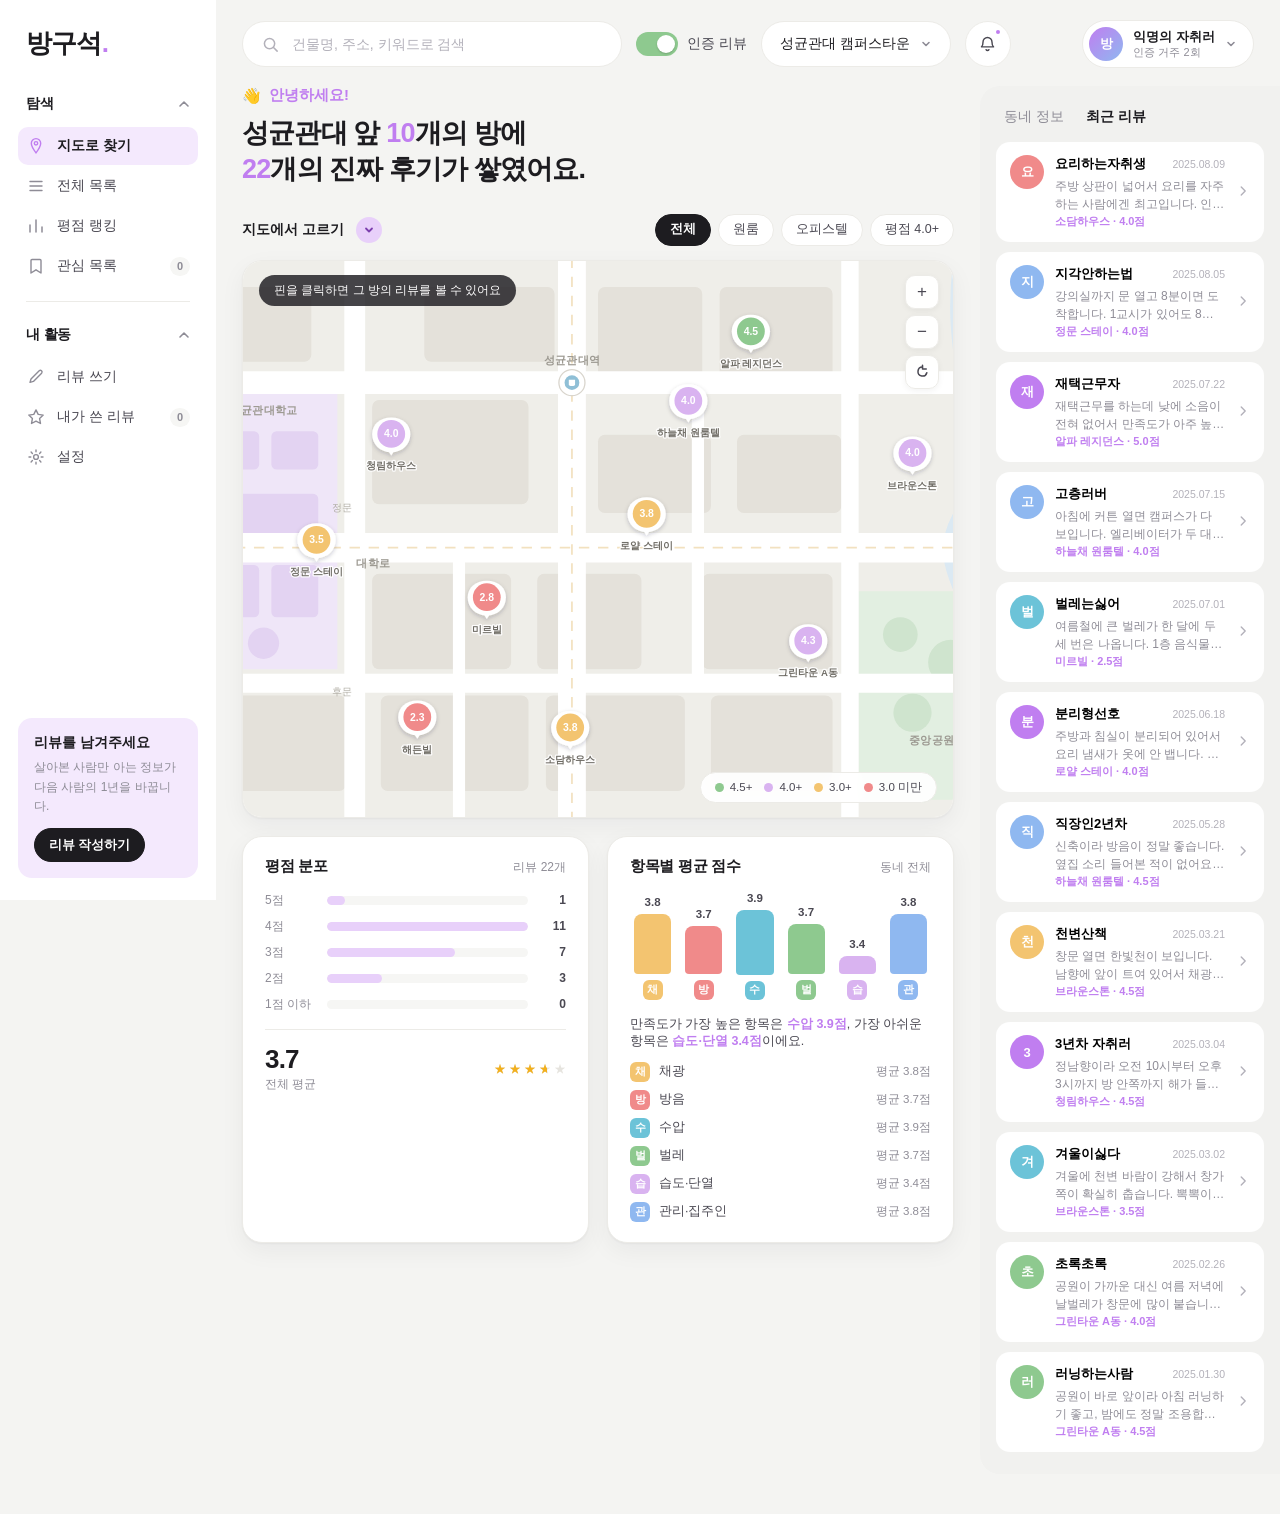
==== index.html @ 1cdb3d4f "방구석 원룸 리뷰 서비스 초기 구현 지도 첫 화면에서 원룸 핀을 클릭해 이전 거주자의 리뷰를 확인하는 서비스.  - SVG로 직접 그린 캠퍼스타운 지도 (외부 지도 API 불필요)" ====
<!DOCTYPE html>
<html lang="ko">
<head>
<meta charset="UTF-8" />
<meta name="viewport" content="width=device-width, initial-scale=1" />
<title>방구석 — 살아본 사람만 아는 원룸 리뷰</title>
<link rel="stylesheet" href="styles.css" />
</head>
<body>

<div class="app">

  <!-- ============================= 사이드바 ============================= -->
  <aside class="sidebar">
    <button class="brand" data-home aria-label="방구석 홈으로 이동">방구석<span class="brand-dot">.</span></button>

    <nav class="nav">
      <button class="nav-group" data-group="explore">
        <span>탐색</span>
        <svg class="caret" viewBox="0 0 12 12" aria-hidden="true"><path d="M2 8 L6 4 L10 8" fill="none" stroke="currentColor" stroke-width="1.6" stroke-linecap="round" stroke-linejoin="round"/></svg>
      </button>
      <ul class="nav-list" data-list="explore">
        <li><button class="nav-item is-active" data-nav="map">
          <span class="nav-ic">
            <svg viewBox="0 0 20 20" aria-hidden="true"><path d="M10 2.6c-2.6 0-4.7 2.1-4.7 4.7 0 3.4 4.7 9.6 4.7 9.6s4.7-6.2 4.7-9.6c0-2.6-2.1-4.7-4.7-4.7Z" fill="none" stroke="currentColor" stroke-width="1.4"/><circle cx="10" cy="7.3" r="1.7" fill="none" stroke="currentColor" stroke-width="1.4"/></svg>
          </span>지도로 찾기</button></li>
        <li><button class="nav-item" data-nav="list">
          <span class="nav-ic">
            <svg viewBox="0 0 20 20" aria-hidden="true"><path d="M4 5.5h12M4 10h12M4 14.5h12" fill="none" stroke="currentColor" stroke-width="1.4" stroke-linecap="round"/></svg>
          </span>전체 목록</button></li>
        <li><button class="nav-item" data-nav="ranking">
          <span class="nav-ic">
            <svg viewBox="0 0 20 20" aria-hidden="true"><path d="M4 16V9m6 7V4m6 12v-5" fill="none" stroke="currentColor" stroke-width="1.5" stroke-linecap="round"/></svg>
          </span>평점 랭킹</button></li>
        <li><button class="nav-item" data-nav="saved">
          <span class="nav-ic">
            <svg viewBox="0 0 20 20" aria-hidden="true"><path d="M6 3.5h8a1 1 0 0 1 1 1V17l-5-3.2L5 17V4.5a1 1 0 0 1 1-1Z" fill="none" stroke="currentColor" stroke-width="1.4" stroke-linejoin="round"/></svg>
          </span>관심 목록<span class="nav-badge" id="savedBadge">0</span></button></li>
      </ul>

      <div class="nav-sep"></div>

      <button class="nav-group" data-group="mine">
        <span>내 활동</span>
        <svg class="caret" viewBox="0 0 12 12" aria-hidden="true"><path d="M2 8 L6 4 L10 8" fill="none" stroke="currentColor" stroke-width="1.6" stroke-linecap="round" stroke-linejoin="round"/></svg>
      </button>
      <ul class="nav-list" data-list="mine">
        <li><button class="nav-item" data-nav="write">
          <span class="nav-ic">
            <svg viewBox="0 0 20 20" aria-hidden="true"><path d="M13.2 3.8a1.7 1.7 0 0 1 2.4 2.4L7.4 14.4 4 15.4l1-3.4 8.2-8.2Z" fill="none" stroke="currentColor" stroke-width="1.4" stroke-linejoin="round"/></svg>
          </span>리뷰 쓰기</button></li>
        <li><button class="nav-item" data-nav="myreviews">
          <span class="nav-ic">
            <svg viewBox="0 0 20 20" aria-hidden="true"><path d="M10 2.9l2.2 4.5 5 .7-3.6 3.5.9 4.9L10 14.2l-4.5 2.3.9-4.9L2.8 8.1l5-.7L10 2.9Z" fill="none" stroke="currentColor" stroke-width="1.4" stroke-linejoin="round"/></svg>
          </span>내가 쓴 리뷰<span class="nav-badge" id="mineBadge">0</span></button></li>
        <li><button class="nav-item" data-nav="settings">
          <span class="nav-ic">
            <svg viewBox="0 0 20 20" aria-hidden="true"><circle cx="10" cy="10" r="2.4" fill="none" stroke="currentColor" stroke-width="1.4"/><path d="M10 3v1.8M10 15.2V17M17 10h-1.8M4.8 10H3M14.9 5.1l-1.3 1.3M6.4 13.6l-1.3 1.3M14.9 14.9l-1.3-1.3M6.4 6.4 5.1 5.1" fill="none" stroke="currentColor" stroke-width="1.4" stroke-linecap="round"/></svg>
          </span>설정</button></li>
      </ul>
    </nav>

    <div class="side-card">
      <div class="side-card-title">리뷰를 남겨주세요</div>
      <p>살아본 사람만 아는 정보가<br />다음 사람의 1년을 바꿉니다.</p>
      <button class="btn btn-primary btn-sm" data-nav="write">리뷰 작성하기</button>
    </div>
  </aside>

  <!-- ============================= 본문 ============================= -->
  <main class="main">

    <!-- 상단바 -->
    <header class="topbar">
      <label class="search">
        <svg viewBox="0 0 20 20" aria-hidden="true"><circle cx="9" cy="9" r="5.4" fill="none" stroke="currentColor" stroke-width="1.6"/><path d="M13.2 13.2 17 17" stroke="currentColor" stroke-width="1.6" stroke-linecap="round"/></svg>
        <input id="searchInput" type="search" placeholder="건물명, 주소, 키워드로 검색" autocomplete="off" />
      </label>

      <div class="toggle-live">
        <button id="verifiedToggle" class="switch is-on" role="switch" aria-checked="true" aria-label="거주 인증 리뷰만 보기"><span></span></button>
        <span class="toggle-label">인증 리뷰</span>
      </div>

      <button class="pill-select" id="regionSelect">
        성균관대 캠퍼스타운
        <svg viewBox="0 0 12 12" aria-hidden="true"><path d="M3 4.5 6 7.5 9 4.5" fill="none" stroke="currentColor" stroke-width="1.6" stroke-linecap="round" stroke-linejoin="round"/></svg>
      </button>

      <button class="icon-btn" id="bellBtn" aria-label="알림">
        <svg viewBox="0 0 22 22" aria-hidden="true"><path d="M11 3.6a4.7 4.7 0 0 0-4.7 4.7c0 4-1.6 5.2-1.6 5.2h12.6s-1.6-1.2-1.6-5.2A4.7 4.7 0 0 0 11 3.6Z" fill="none" stroke="currentColor" stroke-width="1.5" stroke-linejoin="round"/><path d="M9.5 16.4a1.7 1.7 0 0 0 3 0" fill="none" stroke="currentColor" stroke-width="1.5" stroke-linecap="round"/></svg>
        <i class="dot"></i>
      </button>

      <div class="profile">
        <div class="avatar avatar-me">방</div>
        <div class="profile-txt">
          <strong>익명의 자취러</strong>
          <span>인증 거주 2회</span>
        </div>
        <svg class="caret" viewBox="0 0 12 12" aria-hidden="true"><path d="M3 4.5 6 7.5 9 4.5" fill="none" stroke="currentColor" stroke-width="1.6" stroke-linecap="round" stroke-linejoin="round"/></svg>
      </div>
    </header>

    <!-- 콘텐츠 + 우측 패널 -->
    <div class="content">

      <section class="col-main">

        <!-- ---------- 지도 화면 ---------- -->
        <div class="view" id="view-map">
          <div class="hello">👋 <span>안녕하세요!</span></div>
          <h1 class="headline">성균관대 앞 <em id="statRooms">10</em>개의 방에<br /><em id="statReviews">23</em>개의 진짜 후기가 쌓였어요.</h1>

          <div class="subrow">
            <span class="subrow-label">지도에서 고르기</span>
            <button class="round-caret" id="mapHelpBtn" aria-label="도움말">
              <svg viewBox="0 0 12 12" aria-hidden="true"><path d="M3 4.5 6 7.5 9 4.5" fill="none" stroke="currentColor" stroke-width="1.8" stroke-linecap="round" stroke-linejoin="round"/></svg>
            </button>
            <div class="chipset" id="filterChips">
              <button class="chip is-on" data-filter="all">전체</button>
              <button class="chip" data-filter="원룸">원룸</button>
              <button class="chip" data-filter="오피스텔">오피스텔</button>
              <button class="chip" data-filter="high">평점 4.0+</button>
            </div>
          </div>

          <!-- 지도 카드 -->
          <div class="card map-card">
            <div class="map-wrap" id="mapWrap">
              <svg id="map" viewBox="0 0 1000 640" preserveAspectRatio="xMidYMid slice" role="img" aria-label="성균관대 캠퍼스타운 원룸 지도">
                <defs>
                  <filter id="pinShadow" x="-60%" y="-60%" width="220%" height="220%">
                    <feDropShadow dx="0" dy="2" stdDeviation="2.6" flood-color="#2b2536" flood-opacity="0.22"/>
                  </filter>
                  <pattern id="hatch" width="8" height="8" patternTransform="rotate(45)" patternUnits="userSpaceOnUse">
                    <rect width="8" height="8" fill="#eceae6"/>
                    <line x1="0" y1="0" x2="0" y2="8" stroke="#e3e0da" stroke-width="3"/>
                  </pattern>
                </defs>

                <g id="world">
                  <!-- 지면 -->
                  <rect x="-800" y="-800" width="2600" height="2240" fill="#efeee9"/>

                  <!-- 블록(건물군) -->
                  <g fill="#e4e1da">
                    <rect x="30"  y="30"  width="140" height="86"  rx="8"/>
                    <rect x="300" y="30"  width="150" height="86"  rx="8"/>
                    <rect x="500" y="30"  width="120" height="120" rx="8"/>
                    <rect x="640" y="30"  width="130" height="120" rx="8"/>
                    <rect x="240" y="160" width="180" height="120" rx="8"/>
                    <rect x="500" y="200" width="130" height="90"  rx="8"/>
                    <rect x="660" y="200" width="120" height="90"  rx="8"/>
                    <rect x="240" y="360" width="160" height="110" rx="8"/>
                    <rect x="430" y="360" width="120" height="110" rx="8"/>
                    <rect x="620" y="360" width="150" height="110" rx="8"/>
                    <rect x="60"  y="500" width="150" height="110" rx="8"/>
                    <rect x="250" y="500" width="170" height="110" rx="8"/>
                    <rect x="440" y="500" width="160" height="110" rx="8"/>
                    <rect x="630" y="500" width="140" height="110" rx="8"/>
                  </g>

                  <!-- 캠퍼스 -->
                  <path d="M30 150 H200 V470 H30 Z" fill="#efe6f8"/>
                  <g fill="#e3d3f2">
                    <rect x="52"  y="196" width="58" height="44" rx="6"/>
                    <rect x="124" y="196" width="54" height="44" rx="6"/>
                    <rect x="52"  y="268" width="126" height="52" rx="6"/>
                    <rect x="52"  y="350" width="58" height="60" rx="6"/>
                    <rect x="124" y="350" width="54" height="60" rx="6"/>
                  </g>
                  <circle cx="115" cy="440" r="18" fill="#e3d3f2"/>

                  <!-- 공원 -->
                  <path d="M800 380 H980 V620 H800 Z" fill="#e2efe1"/>
                  <g fill="#cfe4ce">
                    <circle cx="848" cy="430" r="20"/><circle cx="906" cy="462" r="26"/>
                    <circle cx="950" cy="418" r="16"/><circle cx="862" cy="520" r="22"/>
                    <circle cx="928" cy="560" r="19"/>
                  </g>

                  <!-- 하천 -->
                  <path d="M940 -40 C 900 120, 980 190, 930 300 C 900 350, 950 380, 940 420"
                        fill="none" stroke="#dbe9f3" stroke-width="46" stroke-linecap="round"/>

                  <!-- 도로 -->
                  <g stroke="#ffffff" fill="none" stroke-linecap="round">
                    <path d="M-600 140 H1600" stroke-width="26"/>
                    <path d="M-600 330 H1600" stroke-width="34"/>
                    <path d="M-600 486 H1600" stroke-width="22"/>
                    <path d="M220 -400 V1100" stroke-width="24"/>
                    <path d="M470 -400 V1100" stroke-width="32"/>
                    <path d="M790 -400 V1100" stroke-width="20"/>
                    <path d="M615 140 V486" stroke-width="14"/>
                    <path d="M340 330 V700" stroke-width="14"/>
                  </g>
                  <g stroke="#e8c98c" fill="none" stroke-width="2" stroke-dasharray="12 10" opacity=".55">
                    <path d="M-600 330 H1600"/><path d="M470 -400 V1100"/>
                  </g>

                  <!-- 지하철역 -->
                  <g id="station" transform="translate(470,140)">
                    <circle r="15" fill="#ffffff" stroke="#d9d5cd" stroke-width="1.5"/>
                    <circle r="8.5" fill="#8fbfd6"/>
                    <path d="M-3.6 -3.4h7.2v5.2a2 2 0 0 1-2 2h-3.2a2 2 0 0 1-2-2Z" fill="#fff"/>
                  </g>

                  <!-- 라벨 -->
                  <g class="map-label">
                    <text x="115" y="176" text-anchor="middle">성균관대학교</text>
                    <text x="222" y="352" text-anchor="start">대학로</text>
                    <text x="884" y="556" text-anchor="middle">중앙공원</text>
                    <text x="946" y="250" text-anchor="middle" transform="rotate(-90 946 250)">한빛천</text>
                    <text x="470" y="118" text-anchor="middle">성균관대역</text>
                    <text x="205" y="288" text-anchor="middle" class="map-label-sm">정문</text>
                    <text x="205" y="500" text-anchor="middle" class="map-label-sm">후문</text>
                  </g>

                  <!-- 핀 -->
                  <g id="pins"></g>
                </g>
              </svg>

              <div class="map-tools">
                <button class="map-btn" id="zoomIn" aria-label="확대">+</button>
                <button class="map-btn" id="zoomOut" aria-label="축소">−</button>
                <button class="map-btn" id="zoomReset" aria-label="처음 위치로">
                  <svg viewBox="0 0 16 16" aria-hidden="true"><path d="M8 3.2a4.8 4.8 0 1 0 4.6 6.1" fill="none" stroke="currentColor" stroke-width="1.6" stroke-linecap="round"/><path d="M8 1.2v4h4" fill="none" stroke="currentColor" stroke-width="1.6" stroke-linecap="round" stroke-linejoin="round"/></svg>
                </button>
              </div>

              <div class="map-legend">
                <span><i style="background:#8ec98f"></i>4.5+</span>
                <span><i style="background:#d9b3f0"></i>4.0+</span>
                <span><i style="background:#f3c470"></i>3.0+</span>
                <span><i style="background:#f08a8a"></i>3.0 미만</span>
              </div>

              <div class="map-hint" id="mapHint">핀을 클릭하면 그 방의 리뷰를 볼 수 있어요</div>
              <div class="map-tip" id="mapTip" hidden></div>
            </div>
          </div>

          <!-- 하단 카드 2개 -->
          <div class="grid-2">
            <div class="card">
              <div class="card-head"><h3>평점 분포</h3><span class="card-sub" id="distTotal">리뷰 23개</span></div>
              <div class="dist" id="distChart"></div>
              <div class="dist-foot">
                <div><div class="dist-avg" id="distAvg">3.8</div><span>전체 평균</span></div>
                <div class="dist-stars" id="distStars"></div>
              </div>
            </div>

            <div class="card">
              <div class="card-head"><h3>항목별 평균 점수</h3><span class="card-sub">동네 전체</span></div>
              <div class="kw-chart" id="kwChart"></div>
              <p class="kw-total" id="kwTop"></p>
              <ul class="kw-legend" id="kwLegend"></ul>
            </div>
          </div>
        </div>

        <!-- ---------- 상세 화면 ---------- -->
        <div class="view" id="view-detail" hidden></div>

        <!-- ---------- 목록/랭킹 화면 ---------- -->
        <div class="view" id="view-list" hidden></div>

      </section>

      <!-- 우측 패널 -->
      <aside class="col-side">
        <div class="panel">
          <div class="panel-tabs">
            <button class="ptab" data-ptab="stats">동네 정보</button>
            <button class="ptab is-on" data-ptab="reviews">최근 리뷰</button>
          </div>
          <div class="panel-body" id="panelBody"></div>
        </div>
      </aside>

    </div>
  </main>
</div>

<div class="toast" id="toast" hidden></div>

<script src="data.js"></script>
<script src="app.js"></script>
</body>
</html>
---- styles.css ----
/* ==================================================================
   방구석 — Payd 디자인 시스템 기반 스타일
   ================================================================== */

:root {
  /* 표면 */
  --bg:            #f4f4f2;
  --surface:       #ffffff;
  --surface-mute:  #f6f6f4;
  --panel:         #f1f1ef;
  --line:          #ecebe7;
  --line-strong:   #e2e0da;

  /* 텍스트 */
  --ink:           #1d1c20;
  --ink-2:         #4a4852;
  --ink-3:         #8e8c96;
  --ink-4:         #b3b1ba;

  /* 액센트(파스텔) */
  --violet:        #c07ef0;
  --violet-soft:   #e8d0fa;
  --violet-tint:   #f4e9fd;
  --green:         #8ec98f;
  --green-soft:    #cfe7cf;
  --amber:         #f3c470;
  --coral:         #f08a8a;
  --teal:          #6cc3d8;

  /* 별점 */
  --star:          #f2b01e;
  --star-off:      #e6e4df;

  --radius-lg:     20px;
  --radius-md:     14px;
  --radius-sm:     10px;
  --shadow-card:   0 1px 2px rgba(29,28,32,.04), 0 8px 24px rgba(29,28,32,.05);
  --shadow-pop:    0 12px 32px rgba(29,28,32,.14);

  --font: "Pretendard", "Pretendard Variable", -apple-system, BlinkMacSystemFont,
          "Segoe UI", "Malgun Gothic", "Apple SD Gothic Neo", "Noto Sans KR", sans-serif;
}

* { box-sizing: border-box; }

html, body {
  margin: 0;
  height: 100%;
  background: var(--bg);
  color: var(--ink);
  font-family: var(--font);
  font-size: 14px;
  -webkit-font-smoothing: antialiased;
}

button { font-family: inherit; cursor: pointer; }
input, textarea, select { font-family: inherit; }
h1, h2, h3, h4, p, ul, ol { margin: 0; }
ul, ol { padding: 0; list-style: none; }

::-webkit-scrollbar { width: 8px; height: 8px; }
::-webkit-scrollbar-thumb { background: #dcdad4; border-radius: 8px; }
::-webkit-scrollbar-track { background: transparent; }

.app { display: flex; min-height: 100vh; }

/* ============================ 사이드바 ============================ */
.sidebar {
  width: 216px;
  flex: 0 0 216px;
  background: var(--surface);
  padding: 26px 18px 22px;
  display: flex;
  flex-direction: column;
  position: sticky;
  top: 0;
  height: 100vh;
  overflow-y: auto;
}

.brand {
  display: block;
  width: 100%;
  border: 0;
  background: none;
  text-align: left;
  font-size: 26px;
  font-weight: 800;
  letter-spacing: -.03em;
  color: var(--ink);
  padding: 0 8px 26px;
  transition: opacity .15s ease;
}
.brand:hover { opacity: .62; }
.brand:focus-visible { outline: 2px solid var(--violet-soft); outline-offset: 4px; border-radius: 8px; }
.brand-dot { color: var(--violet); }

.nav-group {
  width: 100%;
  display: flex;
  align-items: center;
  justify-content: space-between;
  background: none;
  border: 0;
  padding: 8px;
  font-size: 14px;
  font-weight: 700;
  color: var(--ink);
  letter-spacing: -.01em;
}
.nav-group .caret {
  width: 12px; height: 12px;
  color: var(--ink-3);
  transition: transform .18s ease;
}
.nav-group.is-collapsed .caret { transform: rotate(180deg); }

.nav-list {
  display: grid;
  gap: 2px;
  margin: 6px 0 4px;
  overflow: hidden;
}
.nav-list.is-hidden { display: none; }

.nav-item {
  width: 100%;
  display: flex;
  align-items: center;
  gap: 11px;
  padding: 9px 8px;
  border: 0;
  border-radius: var(--radius-sm);
  background: none;
  color: var(--ink-2);
  font-size: 13.5px;
  text-align: left;
  transition: background .15s ease, color .15s ease;
}
.nav-item:hover { background: var(--surface-mute); color: var(--ink); }
.nav-item.is-active { color: var(--ink); font-weight: 600; background: var(--violet-tint); }
.nav-item.is-active .nav-ic { color: var(--violet); }
.nav-ic { display: grid; place-items: center; width: 20px; height: 20px; color: var(--ink-3); flex: 0 0 20px; }
.nav-ic svg { width: 20px; height: 20px; }

.nav-badge {
  margin-left: auto;
  min-width: 20px;
  height: 19px;
  padding: 0 6px;
  border-radius: 20px;
  background: var(--surface-mute);
  color: var(--ink-3);
  font-size: 11px;
  font-weight: 700;
  display: grid;
  place-items: center;
}
.nav-item.is-active .nav-badge { background: #fff; color: var(--violet); }

.nav-sep { height: 1px; background: var(--line); margin: 16px 8px; }

.side-card {
  margin-top: auto;
  background: var(--violet-tint);
  border-radius: var(--radius-md);
  padding: 16px;
}
.side-card-title { font-weight: 700; font-size: 13.5px; margin-bottom: 6px; }
.side-card p { color: var(--ink-3); font-size: 12px; line-height: 1.6; margin-bottom: 12px; }

/* ============================ 상단바 ============================ */
.main { flex: 1; min-width: 0; display: flex; flex-direction: column; }

.topbar {
  display: flex;
  align-items: center;
  gap: 14px;
  padding: 20px 26px 6px;
}

.search {
  flex: 1;
  max-width: 380px;
  display: flex;
  align-items: center;
  gap: 10px;
  background: var(--surface);
  border: 1px solid var(--line);
  border-radius: 999px;
  padding: 0 18px;
  height: 46px;
  color: var(--ink-4);
  transition: border-color .15s ease, box-shadow .15s ease;
}
.search:focus-within { border-color: var(--violet-soft); box-shadow: 0 0 0 4px var(--violet-tint); }
.search svg { width: 19px; height: 19px; flex: 0 0 19px; }
.search input {
  flex: 1; border: 0; outline: none; background: none;
  font-size: 14px; color: var(--ink);
}
.search input::placeholder { color: var(--ink-4); }
.search input::-webkit-search-cancel-button { -webkit-appearance: none; }

.toggle-live { display: flex; align-items: center; gap: 9px; }
.toggle-label { font-size: 13.5px; color: var(--ink-2); }
.switch {
  width: 42px; height: 24px; border-radius: 999px;
  background: #dedcd6; border: 0; padding: 3px;
  display: flex; transition: background .18s ease;
}
.switch span {
  width: 18px; height: 18px; border-radius: 50%; background: #fff;
  transition: transform .18s ease;
  box-shadow: 0 1px 2px rgba(0,0,0,.18);
}
.switch.is-on { background: var(--green); }
.switch.is-on span { transform: translateX(18px); }

.pill-select {
  display: flex; align-items: center; gap: 10px;
  height: 46px; padding: 0 18px;
  background: var(--surface);
  border: 1px solid var(--line);
  border-radius: 999px;
  font-size: 13.5px; font-weight: 500; color: var(--ink);
}
.pill-select svg { width: 12px; height: 12px; color: var(--ink-3); }
.pill-select:hover { border-color: var(--line-strong); }

.icon-btn {
  position: relative;
  width: 46px; height: 46px;
  display: grid; place-items: center;
  background: var(--surface);
  border: 1px solid var(--line);
  border-radius: 50%;
  color: var(--ink-2);
}
.icon-btn svg { width: 21px; height: 21px; }
.icon-btn .dot {
  position: absolute; top: 6px; right: 8px;
  width: 8px; height: 8px; border-radius: 50%;
  background: var(--violet);
  border: 2px solid var(--surface);
}

.profile {
  display: flex; align-items: center; gap: 10px;
  background: var(--surface);
  border: 1px solid var(--line);
  border-radius: 999px;
  padding: 6px 16px 6px 6px;
  margin-left: auto;
}
.profile .caret { width: 12px; height: 12px; color: var(--ink-3); }
.profile-txt { display: grid; line-height: 1.35; }
.profile-txt strong { font-size: 13px; font-weight: 600; }
.profile-txt span { font-size: 11px; color: var(--ink-3); }

.avatar {
  width: 34px; height: 34px; border-radius: 50%;
  display: grid; place-items: center;
  font-size: 13px; font-weight: 700; color: #fff;
  flex: 0 0 34px;
}
.avatar-me { background: linear-gradient(135deg, #c07ef0, #8fb8f0); }

/* ============================ 레이아웃 ============================ */
.content { display: flex; gap: 0; align-items: flex-start; padding: 0 0 40px 0; }
.col-main { flex: 1; min-width: 0; padding: 12px 26px 0; }
.col-side { width: 300px; flex: 0 0 300px; padding: 12px 0 0; }

.hello {
  display: flex; align-items: center; gap: 8px;
  font-size: 15px; font-weight: 700; color: var(--violet);
  margin-bottom: 10px;
}
.headline {
  font-size: 27px; font-weight: 700; letter-spacing: -.03em;
  line-height: 1.35; color: var(--ink);
}
.headline em { font-style: normal; color: var(--violet); }

.subrow { display: flex; align-items: center; gap: 12px; margin: 26px 0 14px; }
.subrow-label { font-size: 14px; font-weight: 600; }
.round-caret {
  width: 26px; height: 26px; border-radius: 50%;
  background: var(--violet-soft); border: 0;
  display: grid; place-items: center; color: #7c3fae;
}
.round-caret svg { width: 12px; height: 12px; }

.chipset { display: flex; gap: 7px; margin-left: auto; flex-wrap: wrap; }
.chip {
  height: 32px; padding: 0 14px;
  border-radius: 999px;
  border: 1px solid var(--line);
  background: var(--surface);
  font-size: 12.5px; color: var(--ink-2);
  transition: all .15s ease;
}
.chip:hover { border-color: var(--line-strong); }
.chip.is-on { background: var(--ink); border-color: var(--ink); color: #fff; font-weight: 600; }

/* ============================ 카드 ============================ */
.card {
  background: var(--surface);
  border: 1px solid var(--line);
  border-radius: var(--radius-lg);
  box-shadow: var(--shadow-card);
  padding: 20px 22px;
}
.card-head { display: flex; align-items: baseline; justify-content: space-between; margin-bottom: 16px; }
.card-head h3 { font-size: 15px; font-weight: 700; letter-spacing: -.02em; }
.card-sub { font-size: 12px; color: var(--ink-3); }

.map-card { padding: 0; overflow: hidden; }
.grid-2 { display: grid; grid-template-columns: 1fr 1fr; gap: 18px; margin-top: 18px; }

/* ============================ 지도 ============================ */
/* viewBox(1000×640)를 slice로 채우므로, 세로 잘림이 최소가 되는 높이로 맞춥니다. */
.map-wrap { position: relative; height: 556px; background: #efeee9; }
#map { width: 100%; height: 100%; display: block; cursor: grab; touch-action: none; }
#map.is-panning { cursor: grabbing; }

.map-label text, text.map-label { pointer-events: none; }
.map-label text {
  font-family: var(--font);
  font-size: 13px;
  font-weight: 600;
  fill: #9d9a92;
  letter-spacing: .02em;
}
.map-label text.map-label-sm { font-size: 11px; fill: #b0ada4; font-weight: 500; }

.pin { cursor: pointer; }
.pin-body { filter: url(#pinShadow); transition: transform .16s ease; }
.pin:hover .pin-body { transform: translateY(-3px); }
.pin-label {
  font-family: var(--font);
  font-size: 12px; font-weight: 800;
  fill: #fff; text-anchor: middle; pointer-events: none;
}
.pin-name {
  font-family: var(--font);
  font-size: 11px; font-weight: 600;
  fill: #6f6c65; text-anchor: middle; pointer-events: none;
  paint-order: stroke;
  stroke: rgba(255,255,255,.9); stroke-width: 3px; stroke-linejoin: round;
}
.pin.is-dim { opacity: .28; }
.pin.is-dim .pin-name { display: none; }
.pin.is-active .pin-body { transform: translateY(-3px) scale(1.06); }

.map-tools {
  position: absolute; right: 14px; top: 14px;
  display: grid; gap: 6px;
}
.map-btn {
  width: 34px; height: 34px;
  border-radius: 10px;
  border: 1px solid var(--line);
  background: rgba(255,255,255,.95);
  backdrop-filter: blur(6px);
  color: var(--ink-2);
  font-size: 17px; line-height: 1;
  display: grid; place-items: center;
  box-shadow: 0 2px 6px rgba(0,0,0,.05);
}
.map-btn:hover { background: #fff; color: var(--ink); }
.map-btn svg { width: 15px; height: 15px; }

.map-legend {
  position: absolute; right: 16px; bottom: 14px;
  display: flex; gap: 12px;
  background: rgba(255,255,255,.92);
  backdrop-filter: blur(6px);
  border: 1px solid var(--line);
  border-radius: 999px;
  padding: 7px 14px;
  font-size: 11.5px; color: var(--ink-2);
}
.map-legend span { display: flex; align-items: center; gap: 6px; }
.map-legend i { width: 9px; height: 9px; border-radius: 50%; }

.map-hint {
  position: absolute; left: 16px; top: 14px;
  background: rgba(29,28,32,.82);
  color: #fff;
  border-radius: 999px;
  padding: 7px 15px;
  font-size: 12px;
  transition: opacity .35s ease;
}
.map-hint.is-gone { opacity: 0; pointer-events: none; }

.map-tip {
  position: absolute;
  background: var(--surface);
  border: 1px solid var(--line);
  border-radius: var(--radius-md);
  box-shadow: var(--shadow-pop);
  padding: 12px 14px;
  width: 218px;
  pointer-events: none;
  transform: translate(-50%, -100%);
  z-index: 5;
}
.map-tip h4 { font-size: 13.5px; font-weight: 700; margin-bottom: 4px; }
.map-tip .tip-meta { font-size: 11.5px; color: var(--ink-3); margin-bottom: 8px; }
.map-tip .tip-row { display: flex; align-items: center; gap: 7px; }
.map-tip .tip-score { font-size: 15px; font-weight: 800; }
.map-tip .tip-cnt { font-size: 11.5px; color: var(--ink-3); }

/* ============================ 별점 ============================ */
/* 두 겹 구조: 회색 별 위에 노란 별을 width%로 잘라 얹어 0.5점을 표현합니다.
   마지막 글자 뒤 letter-spacing만큼 폭이 늘어나므로 음수 마진으로 상쇄해
   width 백분율이 별 폭과 정확히 일치하게 만듭니다. */
.stars {
  --ls: 2px;
  position: relative;
  display: inline-flex;   /* 두 겹의 글자 상자가 같은 위치에서 시작하도록 */
  font-size: 15px;
  line-height: 1;
  letter-spacing: var(--ls);
  white-space: nowrap;
  font-family: Arial, "Segoe UI Symbol", sans-serif;
}
.stars .stars-off {
  display: block;
  margin-right: calc(-1 * var(--ls));
  color: var(--star-off);
}
.stars .stars-on {
  position: absolute; left: 0; top: 0;
  overflow: hidden;
  color: var(--star);
  white-space: nowrap;
}
.stars.s-sm { --ls: 1.5px; font-size: 12.5px; }
.stars.s-lg { --ls: 3px; font-size: 24px; }

/* 별점 입력 */
.star-input { display: flex; align-items: center; gap: 12px; }
.star-picker {
  --ls: 4px;
  position: relative;
  display: inline-flex;
  font-size: 30px; line-height: 1; letter-spacing: var(--ls);
  font-family: Arial, "Segoe UI Symbol", sans-serif;
  user-select: none;
}
.star-picker .sp-off {
  display: block;
  margin-right: calc(-1 * var(--ls));
  color: var(--star-off);
}
.star-picker .sp-on {
  position: absolute; left: 0; top: 0; overflow: hidden;
  color: var(--star); white-space: nowrap; pointer-events: none;
  transition: width .08s linear;
}
.star-picker .sp-hit { position: absolute; inset: 0; display: flex; }
.star-picker .sp-hit button {
  flex: 1; background: none; border: 0; padding: 0; height: 100%;
}
.star-value { font-size: 17px; font-weight: 800; min-width: 62px; }
.star-value small { font-size: 12px; font-weight: 600; color: var(--ink-3); }
.star-clear {
  border: 1px solid var(--line); background: var(--surface);
  border-radius: 999px; height: 28px; padding: 0 12px;
  font-size: 12px; color: var(--ink-3);
}
.star-clear:hover { color: var(--ink); border-color: var(--line-strong); }

/* ============================ 평점 분포 ============================ */
.dist { display: grid; gap: 9px; }
.dist-row { display: grid; grid-template-columns: 52px 1fr 28px; align-items: center; gap: 10px; font-size: 12px; color: var(--ink-3); white-space: nowrap; }
.dist-bar { height: 9px; border-radius: 999px; background: var(--surface-mute); overflow: hidden; }
.dist-bar i { display: block; height: 100%; border-radius: 999px; background: var(--violet-soft); transition: width .5s ease; }
.dist-row b { color: var(--ink-2); font-weight: 600; text-align: right; }
.dist-foot {
  display: flex; align-items: center; justify-content: space-between;
  border-top: 1px solid var(--line);
  margin-top: 16px; padding-top: 14px;
}
.dist-foot span { font-size: 11.5px; color: var(--ink-3); }
.dist-avg { font-size: 26px; font-weight: 800; letter-spacing: -.03em; }

/* 키워드 차트 */
.kw-chart { display: flex; align-items: flex-end; gap: 14px; height: 108px; padding: 0 4px; }
.kw-col { flex: 1; display: flex; flex-direction: column; align-items: center; justify-content: flex-end; gap: 6px; height: 100%; }
.kw-col b { font-size: 11.5px; font-weight: 700; color: var(--ink-2); }
.kw-col i { display: block; width: 100%; border-radius: 8px 8px 4px 4px; transition: height .5s ease; }
.kw-col span {
  width: 20px; height: 20px; border-radius: 6px;
  display: grid; place-items: center;
  font-size: 10.5px; font-weight: 700; color: #fff;
}
.kw-total { font-size: 12.5px; color: var(--ink-2); margin: 16px 0 12px; }
.kw-total b { color: var(--violet); }
.kw-legend { display: grid; gap: 8px; }
.kw-legend li { display: flex; align-items: center; gap: 9px; font-size: 12.5px; color: var(--ink-2); }
.kw-legend i {
  width: 20px; height: 20px; border-radius: 6px;
  display: grid; place-items: center;
  font-size: 10.5px; font-weight: 700; color: #fff; font-style: normal;
}
.kw-legend em { margin-left: auto; font-style: normal; color: var(--ink-3); font-size: 11.5px; }

/* ============================ 우측 패널 ============================ */
.panel {
  background: var(--panel);
  border-radius: var(--radius-lg) 0 0 var(--radius-lg);
  padding: 18px 16px 22px;
  min-height: calc(100vh - 100px);
}
.panel-tabs { display: flex; gap: 22px; padding: 4px 8px 16px; }
.ptab {
  background: none; border: 0; padding: 0;
  font-size: 14px; color: var(--ink-3);
}
.ptab.is-on { color: var(--ink); font-weight: 700; }
.panel-body { display: grid; gap: 10px; }

.pcard {
  background: var(--surface);
  border-radius: var(--radius-md);
  padding: 13px 14px;
  display: grid;
  grid-template-columns: 34px 1fr 14px;
  gap: 11px;
  align-items: start;
  text-align: left;
  border: 0;
  width: 100%;
  transition: transform .14s ease, box-shadow .14s ease;
}
.pcard:hover { transform: translateY(-1px); box-shadow: var(--shadow-card); }
.pcard-top { display: flex; align-items: baseline; justify-content: space-between; gap: 8px; }
.pcard-name { font-size: 13px; font-weight: 700; }
.pcard-date { font-size: 10.5px; color: var(--ink-4); white-space: nowrap; }
.pcard-txt {
  font-size: 12px; color: var(--ink-3); line-height: 1.5;
  margin-top: 4px;
  display: -webkit-box; -webkit-line-clamp: 2; -webkit-box-orient: vertical; overflow: hidden;
}
.pcard-room { font-size: 11px; color: var(--violet); font-weight: 600; margin-top: 5px; }
.pchev { color: var(--ink-4); align-self: center; }
.pchev svg { width: 14px; height: 14px; }

.pstat { background: var(--surface); border-radius: var(--radius-md); padding: 16px; }
.pstat h4 { font-size: 13px; font-weight: 700; margin-bottom: 12px; }
.pstat-row { display: flex; align-items: center; justify-content: space-between; padding: 7px 0; font-size: 12.5px; color: var(--ink-2); }
.pstat-row b { font-weight: 700; }
.pstat-row + .pstat-row { border-top: 1px solid var(--line); }
.pstat-bar { height: 8px; border-radius: 999px; background: var(--surface-mute); overflow: hidden; margin-top: 10px; }
.pstat-bar i { display: block; height: 100%; border-radius: 999px; }

.panel-empty { text-align: center; color: var(--ink-3); font-size: 12.5px; padding: 40px 10px; line-height: 1.7; }

/* ============================ 상세 화면 ============================ */
.back-btn {
  display: inline-flex; align-items: center; gap: 8px;
  background: none; border: 0; padding: 6px 0;
  color: var(--ink-3); font-size: 13px;
  margin-bottom: 12px;
}
.back-btn:hover { color: var(--ink); }
.back-btn svg { width: 15px; height: 15px; }

.detail-head { display: flex; align-items: flex-start; gap: 16px; flex-wrap: wrap; }
.detail-title { font-size: 26px; font-weight: 800; letter-spacing: -.03em; }
.detail-sub { font-size: 13px; color: var(--ink-3); margin-top: 6px; }
.tag {
  display: inline-flex; align-items: center;
  height: 25px; padding: 0 11px;
  border-radius: 999px;
  background: var(--violet-tint);
  color: #7c3fae;
  font-size: 11.5px; font-weight: 600;
}
.tag.t-gray { background: var(--surface-mute); color: var(--ink-3); }
.tag-row { display: flex; gap: 6px; flex-wrap: wrap; margin-top: 12px; }

.detail-actions { margin-left: auto; display: flex; gap: 8px; }
.btn {
  height: 42px; padding: 0 20px;
  border-radius: 999px; border: 1px solid var(--line);
  background: var(--surface);
  font-size: 13.5px; font-weight: 600; color: var(--ink);
  display: inline-flex; align-items: center; gap: 8px;
  transition: all .15s ease;
}
.btn:hover { border-color: var(--line-strong); }
.btn svg { width: 16px; height: 16px; }
.btn-primary { background: var(--ink); border-color: var(--ink); color: #fff; }
.btn-primary:hover { background: #000; }
.btn-sm { height: 34px; padding: 0 14px; font-size: 12.5px; }
.btn.is-on { background: var(--violet-tint); border-color: var(--violet-soft); color: #7c3fae; }

.detail-grid { display: grid; grid-template-columns: 300px 1fr; gap: 18px; margin-top: 18px; align-items: start; }

.score-big { display: flex; align-items: center; gap: 16px; }
.score-num { font-size: 46px; font-weight: 800; letter-spacing: -.04em; line-height: 1; }
.score-meta { font-size: 12px; color: var(--ink-3); margin-top: 7px; }

.spec { display: grid; gap: 0; margin-top: 4px; }
.spec-row { display: flex; justify-content: space-between; padding: 10px 0; font-size: 13px; color: var(--ink-3); }
.spec-row + .spec-row { border-top: 1px solid var(--line); }
.spec-row b { color: var(--ink); font-weight: 600; }

.aspects { display: grid; gap: 13px; }
.aspect-row { display: grid; grid-template-columns: 66px 1fr 34px; align-items: center; gap: 12px; }
.aspect-row span { font-size: 12.5px; color: var(--ink-2); }
.aspect-bar { height: 9px; border-radius: 999px; background: var(--surface-mute); overflow: hidden; }
.aspect-bar i { display: block; height: 100%; border-radius: 999px; transition: width .5s ease; }
.aspect-row b { font-size: 12.5px; font-weight: 700; text-align: right; }

.summary { display: grid; gap: 15px; }
.sum-item { display: grid; grid-template-columns: 42px 1fr; gap: 12px; align-items: start; }
.sum-item b { display: block; font-size: 13px; font-weight: 600; color: var(--ink); line-height: 1.5; }
.sum-item em { font-style: normal; font-size: 11.5px; color: var(--ink-3); }
.sum-ic {
  height: 24px; border-radius: 7px;
  display: grid; place-items: center;
  font-size: 11px; font-weight: 700;
}
.sum-bar { height: 7px; border-radius: 999px; background: var(--surface-mute); overflow: hidden; margin-top: 8px; max-width: 220px; }
.sum-bar i { display: block; height: 100%; border-radius: 999px; background: var(--violet); }

.review-list { display: grid; gap: 14px; margin-top: 18px; }
.review {
  background: var(--surface);
  border: 1px solid var(--line);
  border-radius: var(--radius-lg);
  box-shadow: var(--shadow-card);
  padding: 18px 22px;
}
.review-top { display: flex; align-items: center; gap: 11px; margin-bottom: 12px; }
.review-who { display: grid; line-height: 1.4; }
.review-who strong { font-size: 13.5px; font-weight: 700; }
.review-who span { font-size: 11.5px; color: var(--ink-3); }
.review-right { margin-left: auto; text-align: right; display: grid; gap: 4px; justify-items: end; }
.review-score { font-size: 13px; font-weight: 800; }
.review-date { font-size: 11px; color: var(--ink-4); }
.review-body { font-size: 13.5px; line-height: 1.75; color: var(--ink-2); }
.review-foot { display: flex; align-items: center; gap: 8px; margin-top: 14px; flex-wrap: wrap; }
.like-btn {
  margin-left: auto;
  display: inline-flex; align-items: center; gap: 7px;
  height: 32px; padding: 0 14px;
  border-radius: 999px; border: 1px solid var(--line);
  background: var(--surface); color: var(--ink-3); font-size: 12px;
}
.like-btn:hover { border-color: var(--line-strong); color: var(--ink-2); }
.like-btn.is-on { background: var(--violet-tint); border-color: var(--violet-soft); color: #7c3fae; font-weight: 600; }
.like-btn svg { width: 14px; height: 14px; }

.review-aspects { display: flex; flex-wrap: wrap; gap: 6px; margin-bottom: 12px; }
.mini-aspect {
  display: inline-flex; align-items: center; gap: 6px;
  background: var(--surface-mute);
  border-radius: 999px; padding: 4px 10px;
  font-size: 11px; color: var(--ink-3);
}
.mini-aspect b { color: var(--ink-2); font-weight: 700; }

.section-title { display: flex; align-items: center; gap: 10px; margin: 26px 0 2px; }
.section-title h2 { font-size: 16px; font-weight: 700; letter-spacing: -.02em; }
.section-title .count { font-size: 12px; color: var(--ink-3); }
.section-title .sortset { margin-left: auto; display: flex; gap: 6px; }

/* 리뷰 작성 폼 */
.form-card { margin-top: 18px; }
.field { display: grid; gap: 8px; margin-bottom: 18px; }
.field > label { font-size: 13px; font-weight: 600; }
.field .hint { font-size: 11.5px; color: var(--ink-3); font-weight: 400; }
.input, .textarea, .select {
  width: 100%;
  border: 1px solid var(--line);
  border-radius: var(--radius-md);
  background: var(--surface);
  padding: 12px 14px;
  font-size: 13.5px; color: var(--ink);
  outline: none;
  transition: border-color .15s ease, box-shadow .15s ease;
}
.input:focus, .textarea:focus, .select:focus { border-color: var(--violet-soft); box-shadow: 0 0 0 4px var(--violet-tint); }
.textarea { min-height: 128px; resize: vertical; line-height: 1.7; }
.field-2 { display: grid; grid-template-columns: 1fr 1fr; gap: 14px; }

.aspect-inputs { display: grid; grid-template-columns: repeat(auto-fit, minmax(230px, 1fr)); gap: 12px 26px; }
.aspect-input { display: flex; align-items: center; gap: 10px; }
.aspect-input > span { font-size: 12.5px; color: var(--ink-2); width: 72px; flex: 0 0 72px; }
.aspect-input .star-picker { --ls: 2px; font-size: 19px; }
.aspect-input b { font-size: 12px; font-weight: 700; width: 26px; }

.form-actions { display: flex; align-items: center; gap: 10px; margin-top: 4px; }
.form-note { font-size: 11.5px; color: var(--ink-3); }

/* 목록 화면 */
.room-grid { display: grid; grid-template-columns: repeat(auto-fill, minmax(258px, 1fr)); gap: 16px; margin-top: 18px; }
.room-card {
  text-align: left; width: 100%;
  background: var(--surface);
  border: 1px solid var(--line);
  border-radius: var(--radius-lg);
  box-shadow: var(--shadow-card);
  padding: 18px 20px;
  transition: transform .15s ease, box-shadow .15s ease;
}
.room-card:hover { transform: translateY(-2px); box-shadow: var(--shadow-pop); }
.room-card .rc-top { display: flex; align-items: flex-start; justify-content: space-between; gap: 10px; }
.room-card h3 { font-size: 15px; font-weight: 700; }
.room-card .rc-addr { font-size: 11.5px; color: var(--ink-3); margin-top: 4px; }
.rc-score {
  width: 44px; height: 44px; border-radius: 13px;
  display: grid; place-items: center;
  font-size: 15px; font-weight: 800; color: #fff;
  flex: 0 0 44px;
}
.room-card .rc-stars { display: flex; align-items: center; gap: 8px; margin-top: 13px; }
.room-card .rc-cnt { font-size: 11.5px; color: var(--ink-3); }
.room-card .rc-price {
  margin-top: 13px; padding-top: 13px;
  border-top: 1px solid var(--line);
  font-size: 13px; font-weight: 600;
}
.room-card .rc-price span { color: var(--ink-3); font-weight: 400; font-size: 11.5px; margin-left: 6px; }

.rank-row {
  display: grid; grid-template-columns: 34px 1fr auto; align-items: center; gap: 14px;
  background: var(--surface); border: 1px solid var(--line);
  border-radius: var(--radius-md); padding: 14px 18px;
  width: 100%; text-align: left;
}
.rank-row:hover { border-color: var(--line-strong); }
.rank-no { font-size: 15px; font-weight: 800; color: var(--ink-4); }
.rank-row.top .rank-no { color: var(--violet); }
.rank-name { font-size: 14px; font-weight: 700; }
.rank-meta { font-size: 11.5px; color: var(--ink-3); margin-top: 3px; }
.rank-right { display: flex; align-items: center; gap: 12px; }

.empty {
  text-align: center; padding: 60px 20px;
  color: var(--ink-3); font-size: 13.5px; line-height: 1.8;
}
.empty b { display: block; color: var(--ink); font-size: 15px; margin-bottom: 6px; }

/* 토스트 */
.toast {
  position: fixed; left: 50%; bottom: 34px;
  transform: translateX(-50%) translateY(12px);
  background: var(--ink); color: #fff;
  border-radius: 999px; padding: 13px 24px;
  font-size: 13px; font-weight: 500;
  box-shadow: var(--shadow-pop);
  opacity: 0; transition: opacity .22s ease, transform .22s ease;
  z-index: 50;
}
.toast.is-on { opacity: 1; transform: translateX(-50%) translateY(0); }

/* 반응형 */
@media (max-width: 1240px) {
  .col-side { display: none; }
}
@media (max-width: 1024px) {
  .sidebar { display: none; }
  .grid-2, .detail-grid { grid-template-columns: 1fr; }
  .headline { font-size: 22px; }
  .profile-txt { display: none; }
}
@media (max-width: 640px) {
  .col-main { padding: 12px 16px 0; }
  .topbar { gap: 10px; padding: 14px 16px 4px; }
  .toggle-live, .pill-select, .profile .caret { display: none; }
  .search { max-width: none; min-width: 0; }
  .search input { min-width: 0; }
  .profile { padding: 4px; }
  .subrow { flex-wrap: wrap; }
  .chipset { margin-left: 0; width: 100%; }
  .map-wrap { height: 420px; }
  .aspect-inputs, .field-2 { grid-template-columns: 1fr; }
  .detail-actions { margin-left: 0; width: 100%; }
  .map-legend { display: none; }
}
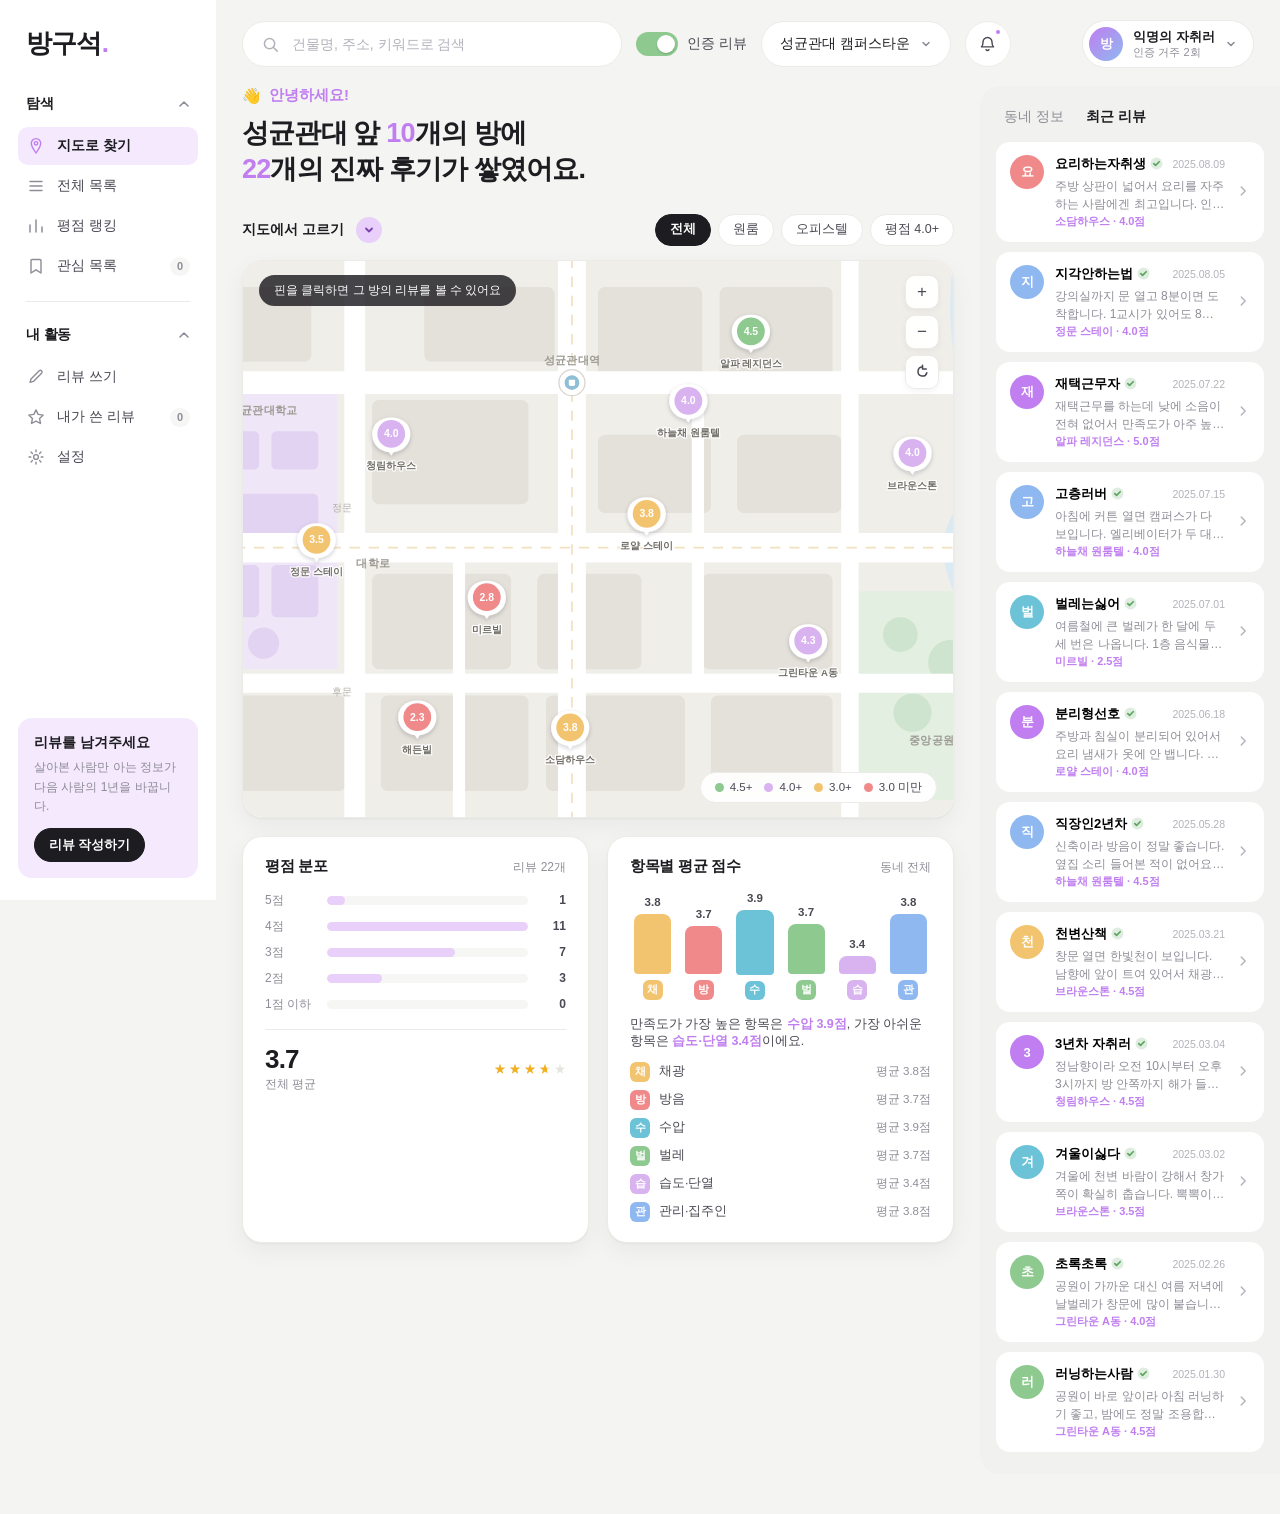
==== commit 8ca20415: "Google Analytics (GA4) 태그 추가 측정 ID G-VW2C9DSGSW의 gtag.js 스니펫을 head에 삽입했습니다. 스타일시트보다 앞에 두어 초기 로드를 놓치지" ====
--- a/index.html
+++ b/index.html
@@ -4,6 +4,17 @@
 <meta charset="UTF-8" />
 <meta name="viewport" content="width=device-width, initial-scale=1" />
 <title>방구석 — 살아본 사람만 아는 원룸 리뷰</title>
+
+<!-- Google tag (gtag.js) -->
+<script async src="https://www.googletagmanager.com/gtag/js?id=G-VW2C9DSGSW"></script>
+<script>
+  window.dataLayer = window.dataLayer || [];
+  function gtag(){dataLayer.push(arguments);}
+  gtag('js', new Date());
+
+  gtag('config', 'G-VW2C9DSGSW');
+</script>
+
 <link rel="stylesheet" href="styles.css" />
 </head>
 <body>
--- a/styles.css
+++ b/styles.css
@@ -639,9 +639,41 @@
   padding: 18px 22px;
 }
 .review-top { display: flex; align-items: center; gap: 11px; margin-bottom: 12px; }
-.review-who { display: grid; line-height: 1.4; }
+.review-who { display: grid; gap: 3px; line-height: 1.4; }
 .review-who strong { font-size: 13.5px; font-weight: 700; }
 .review-who span { font-size: 11.5px; color: var(--ink-3); }
+.review-who .who-line { display: flex; align-items: center; gap: 7px; flex-wrap: wrap; }
+
+/* 거주 인증 배지 */
+.badge-verified {
+  display: inline-flex;
+  align-items: center;
+  gap: 4px;
+  height: 21px;
+  padding: 0 9px 0 7px;
+  border-radius: 999px;
+  background: #e4f0e3;
+  color: #4a8a4d;
+  font-size: 10.5px;
+  font-weight: 700;
+  letter-spacing: -.01em;
+  white-space: nowrap;
+}
+.badge-verified svg { width: 12px; height: 12px; flex: 0 0 12px; }
+.badge-verified.is-off {
+  background: var(--surface-mute);
+  color: var(--ink-4);
+  padding: 0 9px;
+}
+
+/* 좁은 곳(우측 패널)용 아이콘 전용 배지 */
+.badge-tick {
+  display: inline-flex;
+  vertical-align: -2px;
+  margin-left: 4px;
+  color: #5ba55e;
+}
+.badge-tick svg { width: 13px; height: 13px; }
 .review-right { margin-left: auto; text-align: right; display: grid; gap: 4px; justify-items: end; }
 .review-score { font-size: 13px; font-weight: 800; }
 .review-date { font-size: 11px; color: var(--ink-4); }
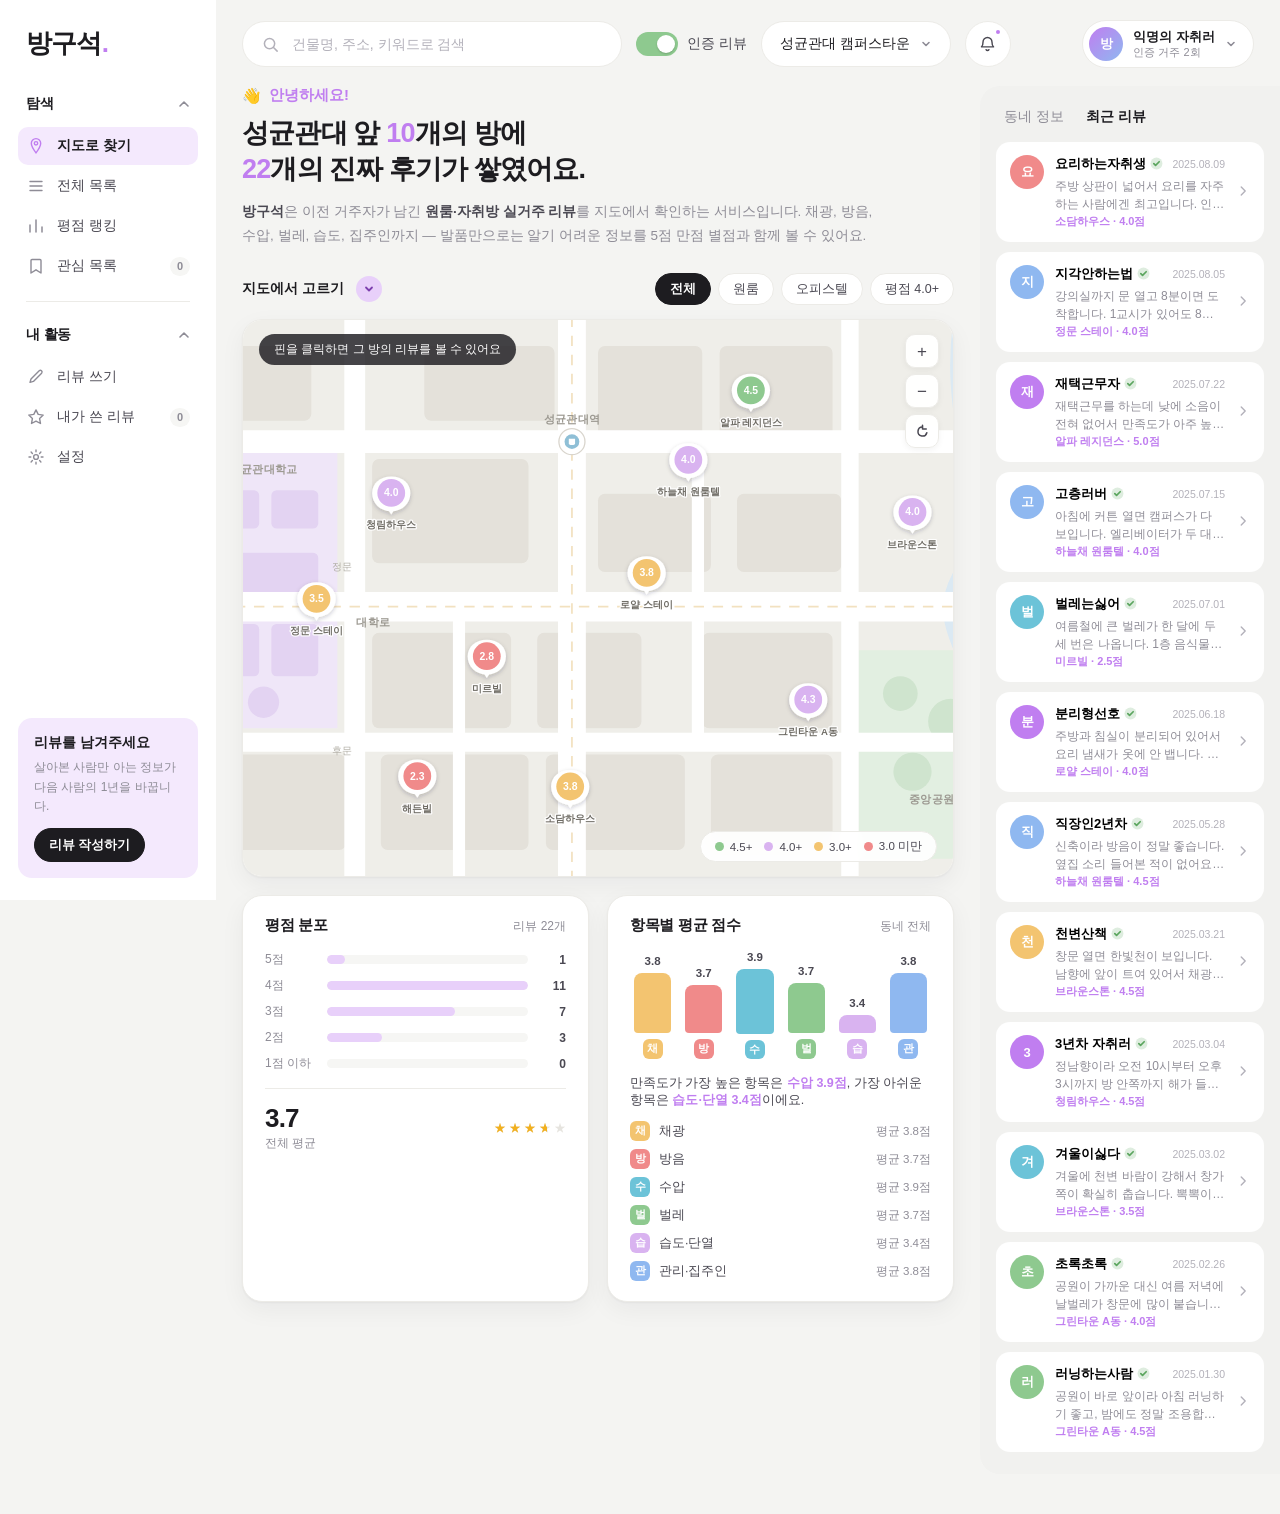
==== commit 66159613: "검색 노출을 위한 SEO 기본 세팅 - title/description을 '원룸 리뷰 사이트' 검색 의도에 맞게 작성 - canonical, robots, theme-color, " ====
--- a/index.html
+++ b/index.html
@@ -3,7 +3,38 @@
 <head>
 <meta charset="UTF-8" />
 <meta name="viewport" content="width=device-width, initial-scale=1" />
-<title>방구석 — 살아본 사람만 아는 원룸 리뷰</title>
+
+<title>원룸 리뷰 사이트 방구석 — 살아본 사람이 남긴 자취방 실거주 후기</title>
+<meta name="description" content="원룸·자취방 실거주 리뷰 사이트. 채광, 방음, 수압, 벌레, 습도, 집주인까지 발품으로는 알 수 없는 정보를 이전 거주자의 후기로 확인하세요. 지도에서 방을 클릭하면 5점 만점 별점과 상세 리뷰를 볼 수 있습니다." />
+<meta name="robots" content="index, follow, max-image-preview:large" />
+<meta name="theme-color" content="#f4f4f2" />
+<link rel="canonical" href="https://jungwoo-yoon.github.io/roominfo/" />
+<link rel="icon" href="favicon.svg" type="image/svg+xml" />
+
+<!-- 공유 미리보기 -->
+<meta property="og:type" content="website" />
+<meta property="og:site_name" content="방구석" />
+<meta property="og:locale" content="ko_KR" />
+<meta property="og:url" content="https://jungwoo-yoon.github.io/roominfo/" />
+<meta property="og:title" content="원룸 리뷰 사이트 방구석 — 살아본 사람이 남긴 자취방 후기" />
+<meta property="og:description" content="채광, 방음, 수압, 벌레, 습도까지. 발품으로는 알 수 없는 원룸 실거주 리뷰를 지도에서 확인하세요." />
+<meta property="og:image" content="https://jungwoo-yoon.github.io/roominfo/og-image.png" />
+<meta property="og:image:width" content="1200" />
+<meta property="og:image:height" content="630" />
+<meta name="twitter:card" content="summary_large_image" />
+
+<!-- 구조화 데이터 -->
+<script type="application/ld+json">
+{
+  "@context": "https://schema.org",
+  "@type": "WebSite",
+  "name": "방구석",
+  "alternateName": "원룸 리뷰 사이트 방구석",
+  "url": "https://jungwoo-yoon.github.io/roominfo/",
+  "description": "이전 거주자가 남긴 원룸·자취방 실거주 리뷰를 지도에서 확인하는 서비스. 채광, 방음, 수압, 벌레, 습도, 집주인 항목을 5점 만점 별점으로 평가합니다.",
+  "inLanguage": "ko-KR"
+}
+</script>
 
 <!-- Google tag (gtag.js) -->
 <script async src="https://www.googletagmanager.com/gtag/js?id=G-VW2C9DSGSW"></script>
@@ -122,6 +153,10 @@
         <div class="view" id="view-map">
           <div class="hello">👋 <span>안녕하세요!</span></div>
           <h1 class="headline">성균관대 앞 <em id="statRooms">10</em>개의 방에<br /><em id="statReviews">23</em>개의 진짜 후기가 쌓였어요.</h1>
+          <p class="lead">
+            <b>방구석</b>은 이전 거주자가 남긴 <b>원룸·자취방 실거주 리뷰</b>를 지도에서 확인하는 서비스입니다.
+            채광, 방음, 수압, 벌레, 습도, 집주인까지 — 발품만으로는 알기 어려운 정보를 5점 만점 별점과 함께 볼 수 있어요.
+          </p>
 
           <div class="subrow">
             <span class="subrow-label">지도에서 고르기</span>
--- a/styles.css
+++ b/styles.css
@@ -281,6 +281,15 @@
   line-height: 1.35; color: var(--ink);
 }
 .headline em { font-style: normal; color: var(--violet); }
+
+.lead {
+  max-width: 640px;
+  margin-top: 12px;
+  font-size: 13.5px;
+  line-height: 1.75;
+  color: var(--ink-3);
+}
+.lead b { color: var(--ink-2); font-weight: 600; }
 
 .subrow { display: flex; align-items: center; gap: 12px; margin: 26px 0 14px; }
 .subrow-label { font-size: 14px; font-weight: 600; }
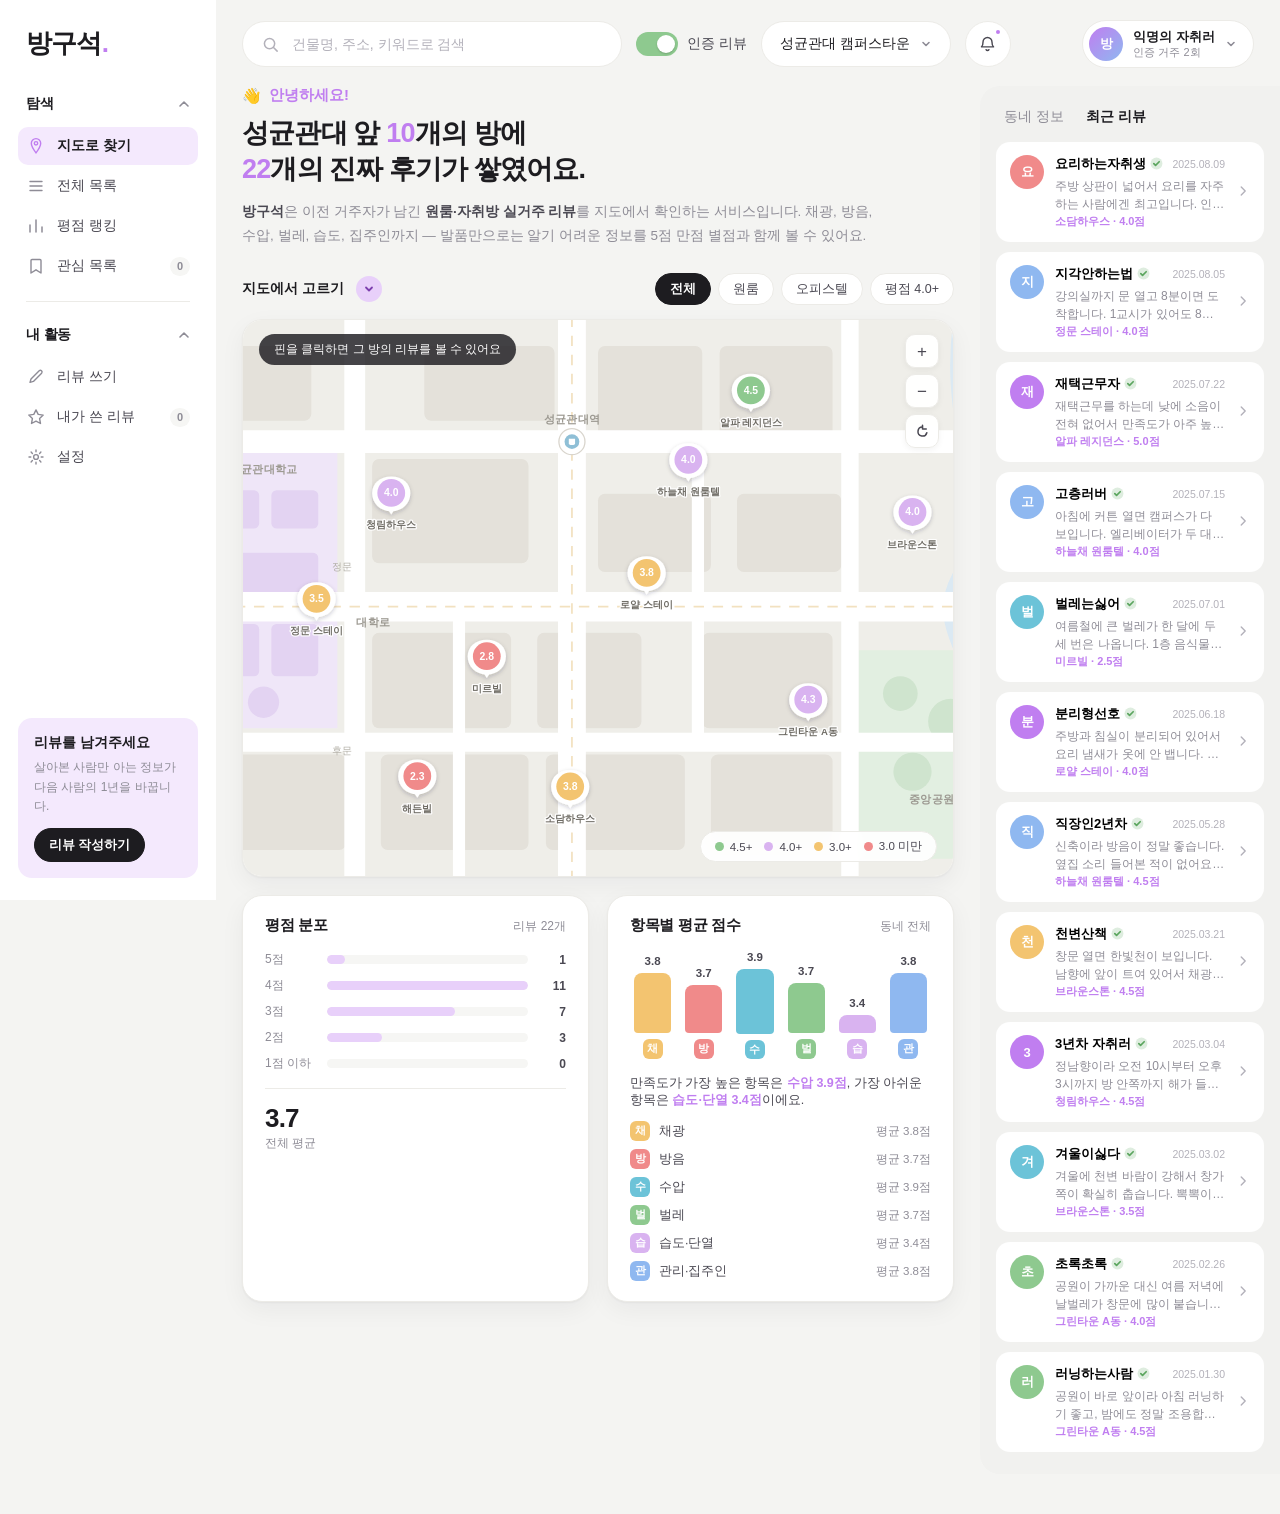
==== commit 3751bfc1: "대표 주소를 실제 배포처인 roominfo.vercel.app으로 변경 Vercel과 GitHub Pages 두 곳에서 같은 사이트가 서빙되고 있어, 검색엔진이 중복 콘텐츠로 보고" ====
--- a/index.html
+++ b/index.html
@@ -1,4 +1,4 @@
-<!DOCTYPE html>
+﻿<!DOCTYPE html>
 <html lang="ko">
 <head>
 <meta charset="UTF-8" />
@@ -8,17 +8,17 @@
 <meta name="description" content="원룸·자취방 실거주 리뷰 사이트. 채광, 방음, 수압, 벌레, 습도, 집주인까지 발품으로는 알 수 없는 정보를 이전 거주자의 후기로 확인하세요. 지도에서 방을 클릭하면 5점 만점 별점과 상세 리뷰를 볼 수 있습니다." />
 <meta name="robots" content="index, follow, max-image-preview:large" />
 <meta name="theme-color" content="#f4f4f2" />
-<link rel="canonical" href="https://jungwoo-yoon.github.io/roominfo/" />
+<link rel="canonical" href="https://roominfo.vercel.app/" />
 <link rel="icon" href="favicon.svg" type="image/svg+xml" />
 
 <!-- 공유 미리보기 -->
 <meta property="og:type" content="website" />
 <meta property="og:site_name" content="방구석" />
 <meta property="og:locale" content="ko_KR" />
-<meta property="og:url" content="https://jungwoo-yoon.github.io/roominfo/" />
+<meta property="og:url" content="https://roominfo.vercel.app/" />
 <meta property="og:title" content="원룸 리뷰 사이트 방구석 — 살아본 사람이 남긴 자취방 후기" />
 <meta property="og:description" content="채광, 방음, 수압, 벌레, 습도까지. 발품으로는 알 수 없는 원룸 실거주 리뷰를 지도에서 확인하세요." />
-<meta property="og:image" content="https://jungwoo-yoon.github.io/roominfo/og-image.png" />
+<meta property="og:image" content="https://roominfo.vercel.app/og-image.png" />
 <meta property="og:image:width" content="1200" />
 <meta property="og:image:height" content="630" />
 <meta name="twitter:card" content="summary_large_image" />
@@ -30,7 +30,7 @@
   "@type": "WebSite",
   "name": "방구석",
   "alternateName": "원룸 리뷰 사이트 방구석",
-  "url": "https://jungwoo-yoon.github.io/roominfo/",
+  "url": "https://roominfo.vercel.app/",
   "description": "이전 거주자가 남긴 원룸·자취방 실거주 리뷰를 지도에서 확인하는 서비스. 채광, 방음, 수압, 벌레, 습도, 집주인 항목을 5점 만점 별점으로 평가합니다.",
   "inLanguage": "ko-KR"
 }
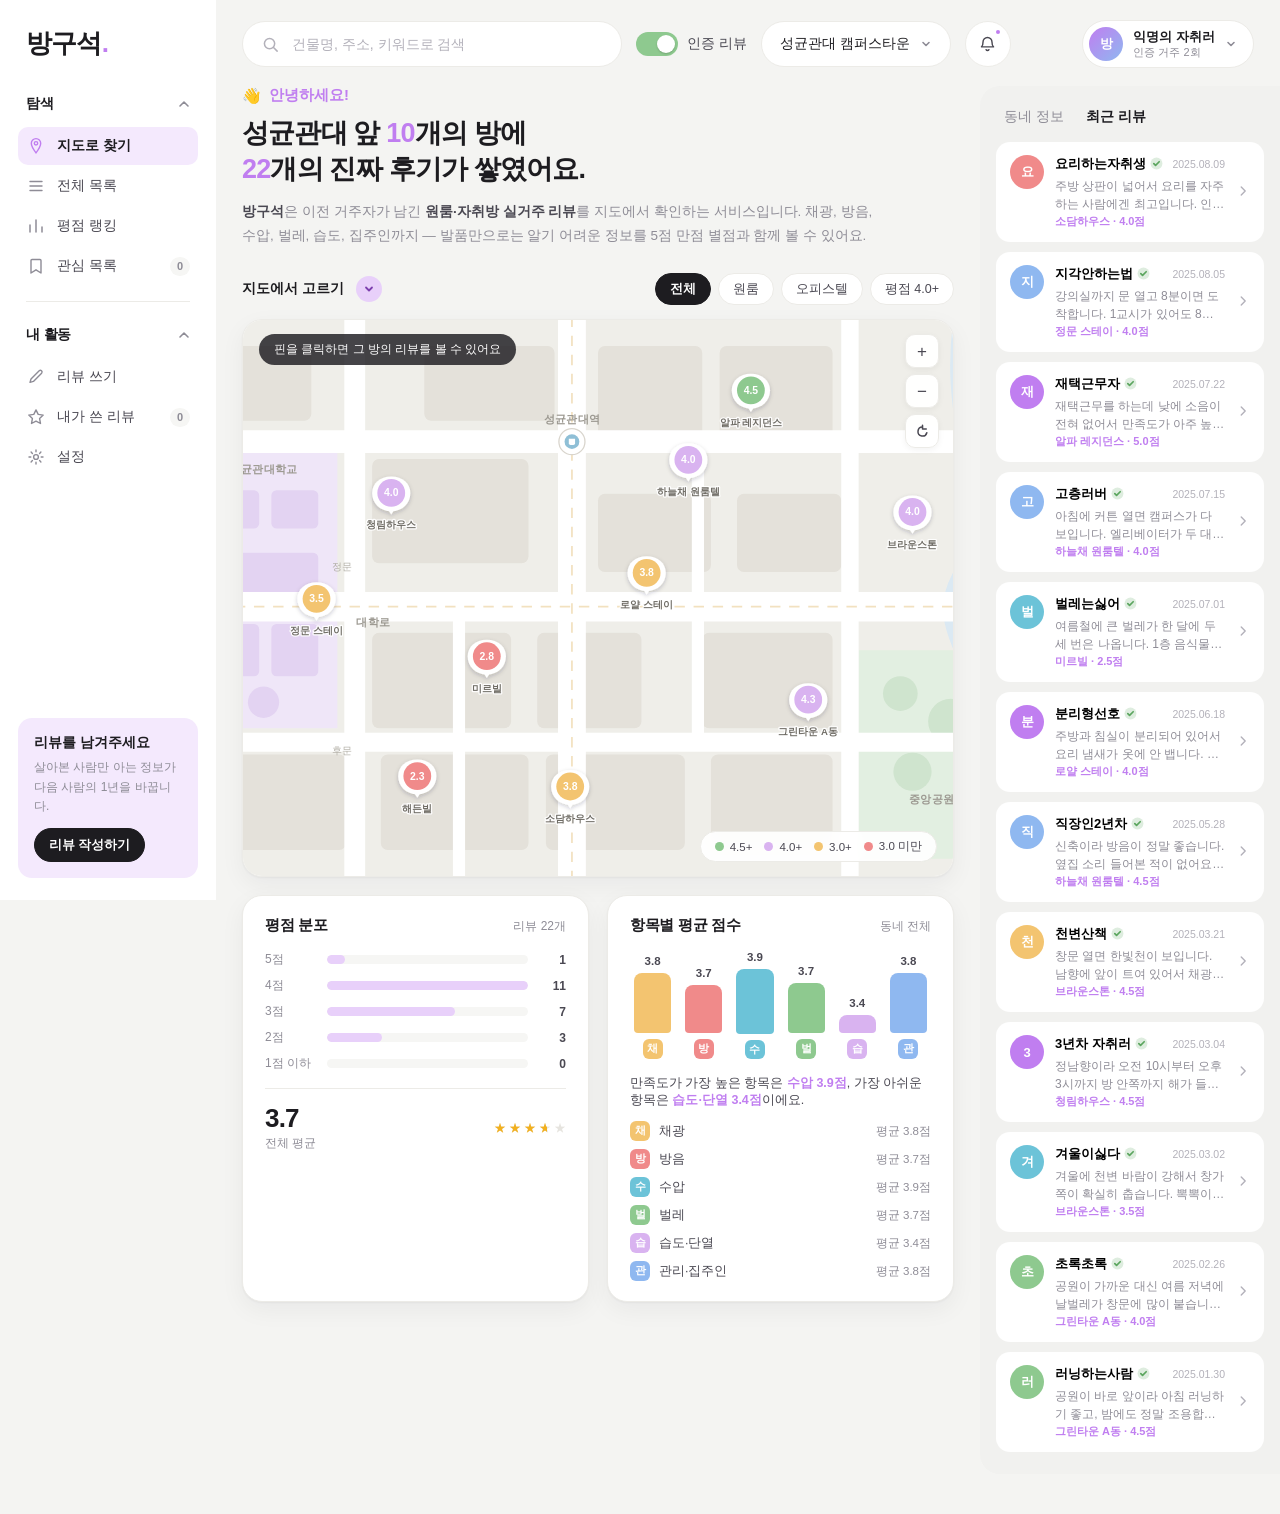
==== commit af9b9080: "robots.txt/sitemap.xml 등에서 UTF-8 BOM 제거 (XML 파서 오류 방지)" ====
--- a/index.html
+++ b/index.html
@@ -1,4 +1,4 @@
-﻿<!DOCTYPE html>
+<!DOCTYPE html>
 <html lang="ko">
 <head>
 <meta charset="UTF-8" />
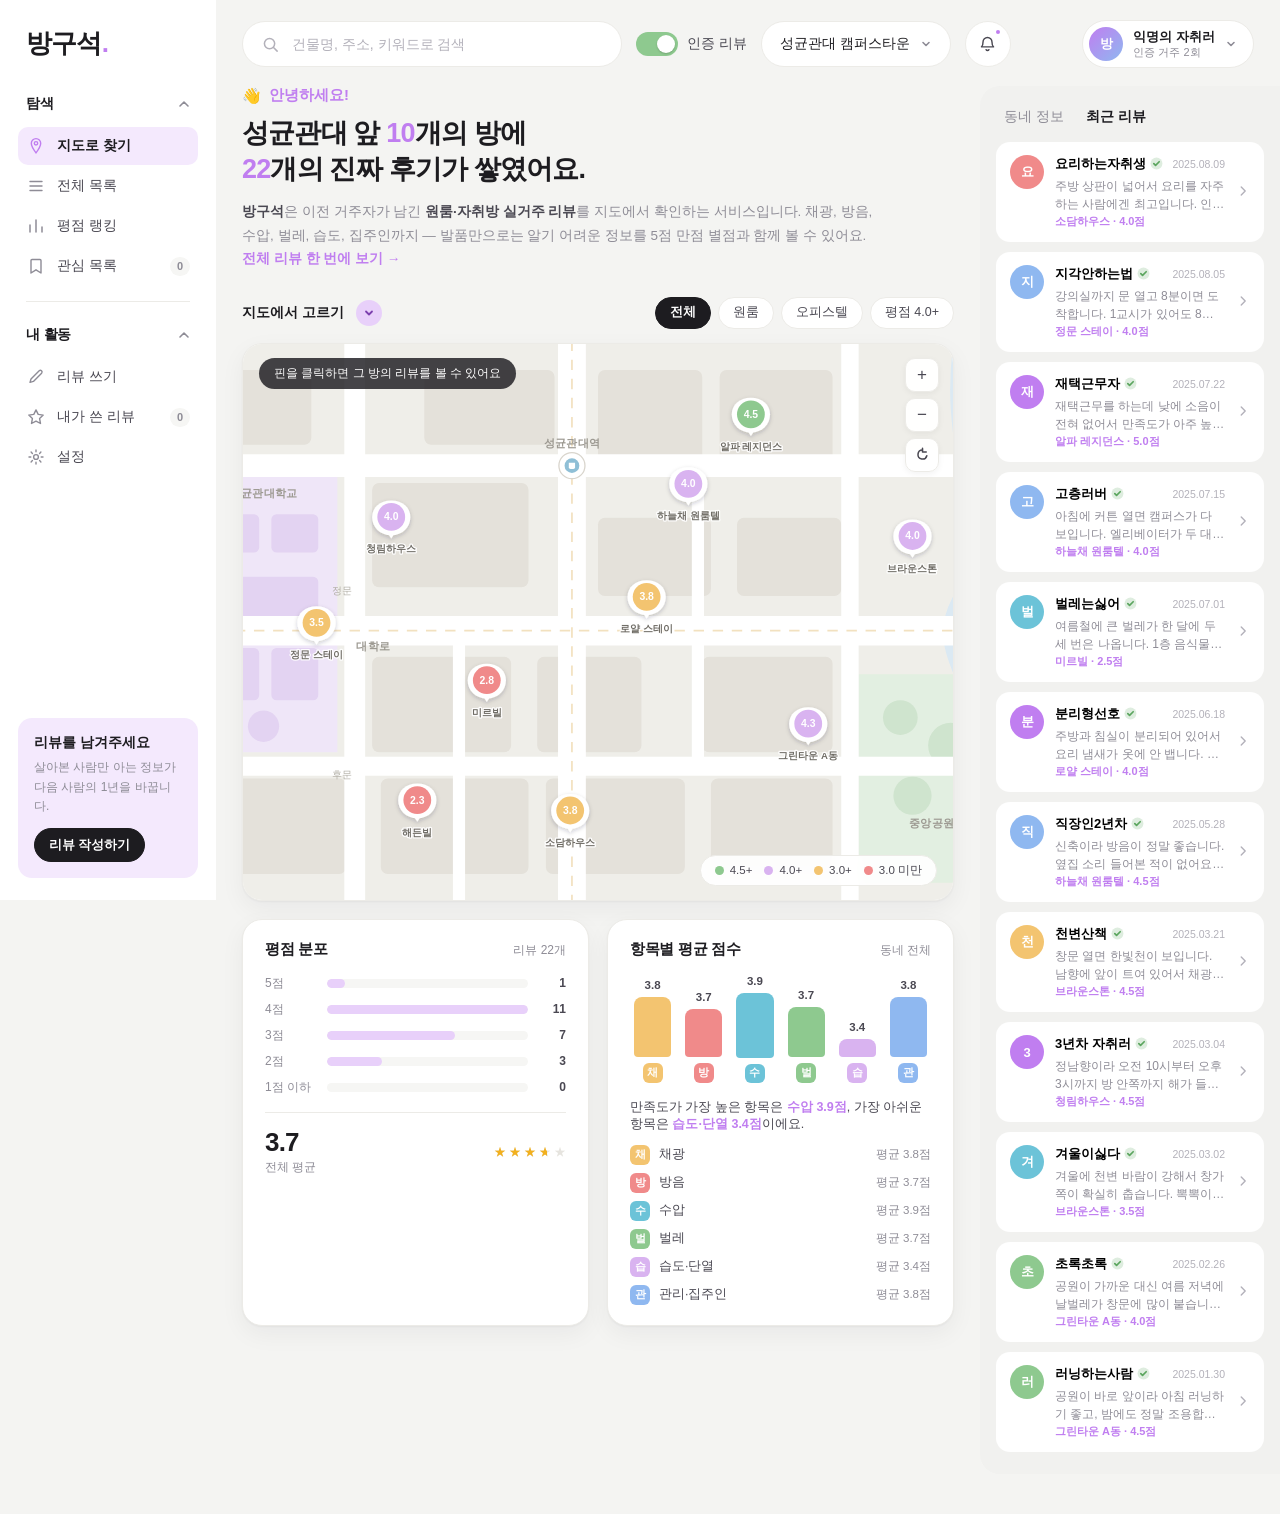
==== commit 469bf659: "색인용 정적 리뷰 페이지(reviews.html) 추가 기존 홈은 JS로 화면을 그려서, 크롤러가 처음 받는 HTML의 본문이 509자뿐이고 방 이름과 리뷰 본문이 하나도 들어있지" ====
--- a/index.html
+++ b/index.html
@@ -156,6 +156,7 @@
           <p class="lead">
             <b>방구석</b>은 이전 거주자가 남긴 <b>원룸·자취방 실거주 리뷰</b>를 지도에서 확인하는 서비스입니다.
             채광, 방음, 수압, 벌레, 습도, 집주인까지 — 발품만으로는 알기 어려운 정보를 5점 만점 별점과 함께 볼 수 있어요.
+            <a href="reviews.html">전체 리뷰 한 번에 보기 →</a>
           </p>
 
           <div class="subrow">
--- a/styles.css
+++ b/styles.css
@@ -290,6 +290,8 @@
   color: var(--ink-3);
 }
 .lead b { color: var(--ink-2); font-weight: 600; }
+.lead a { color: var(--violet); font-weight: 600; text-decoration: none; white-space: nowrap; }
+.lead a:hover { text-decoration: underline; }
 
 .subrow { display: flex; align-items: center; gap: 12px; margin: 26px 0 14px; }
 .subrow-label { font-size: 14px; font-weight: 600; }
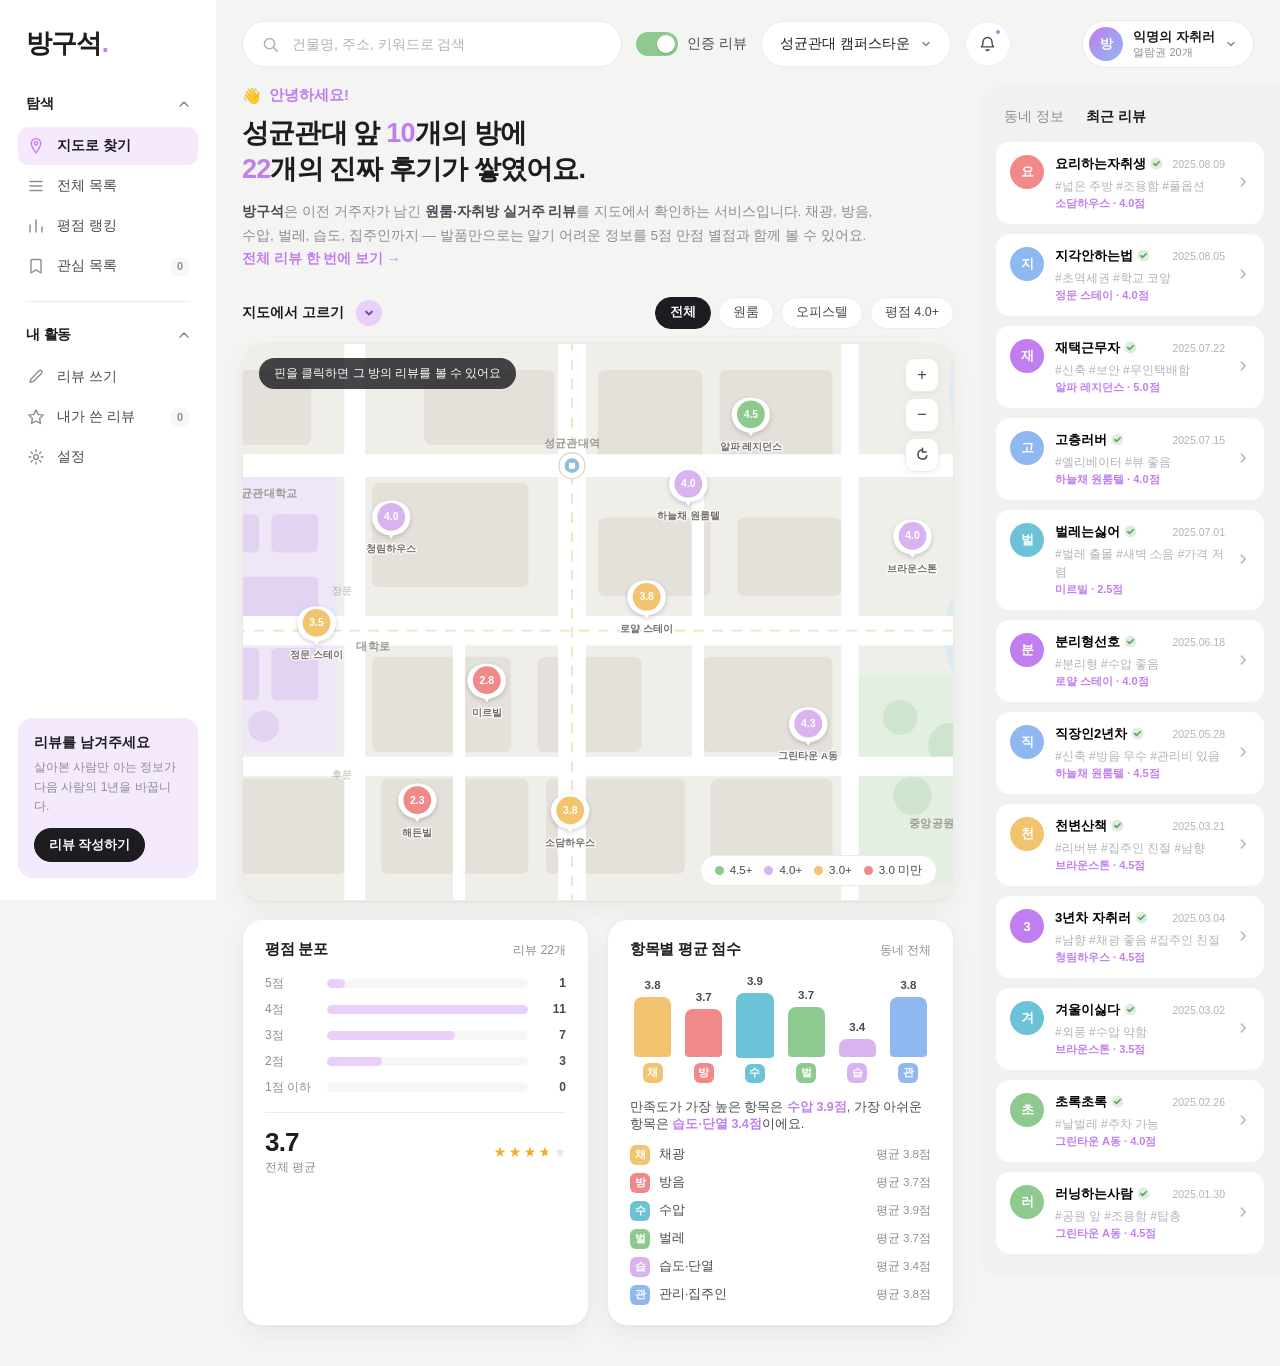
==== commit 9fc89170: "열람권 기능 추가 (리뷰 본문 열람 제한) 읽기만 하는 이용자가 늘어나는 것을 막기 위해, 거주자 리뷰 본문을 하나씩 열도록 했습니다.  - 상단 요약(항목별 평점, 기본 정보, " ====
--- a/index.html
+++ b/index.html
@@ -138,7 +138,7 @@
         <div class="avatar avatar-me">방</div>
         <div class="profile-txt">
           <strong>익명의 자취러</strong>
-          <span>인증 거주 2회</span>
+          <span id="passLabel">열람권 20개</span>
         </div>
         <svg class="caret" viewBox="0 0 12 12" aria-hidden="true"><path d="M3 4.5 6 7.5 9 4.5" fill="none" stroke="currentColor" stroke-width="1.6" stroke-linecap="round" stroke-linejoin="round"/></svg>
       </div>
--- a/styles.css
+++ b/styles.css
@@ -701,6 +701,54 @@
 .like-btn.is-on { background: var(--violet-tint); border-color: var(--violet-soft); color: #7c3fae; font-weight: 600; }
 .like-btn svg { width: 14px; height: 14px; }
 
+/* ---- 열람권 ---- */
+.review-body-wrap { position: relative; }
+.review-body.is-locked {
+  filter: blur(5px);
+  user-select: none;
+  pointer-events: none;
+  opacity: .8;
+}
+.lock-overlay {
+  position: absolute; inset: -6px -6px -10px;
+  display: flex; flex-direction: column; align-items: center; justify-content: center; gap: 9px;
+  background: linear-gradient(180deg, rgba(255,255,255,.72) 0%, rgba(255,255,255,.92) 55%, #fff 100%);
+  border-radius: var(--radius-md);
+  text-align: center;
+}
+.lock-note { font-size: 11.5px; color: var(--ink-3); }
+.lock-note b { color: var(--ink); font-weight: 700; }
+.lock-title { font-size: 13px; font-weight: 700; color: var(--ink-2); }
+
+.pass-bar {
+  display: flex; align-items: center; gap: 14px;
+  background: var(--violet-tint);
+  border: 1px solid var(--violet-soft);
+  border-radius: var(--radius-lg);
+  padding: 16px 20px;
+  margin-top: 26px;
+}
+.pass-bar b { font-size: 13.5px; font-weight: 700; display: block; }
+.pass-bar > div > span { font-size: 12px; color: var(--ink-3); line-height: 1.6; display: block; margin-top: 3px; }
+.pass-bar > div > span b { display: inline; color: #7c3fae; font-size: 12px; }
+.pass-bar .btn { margin-left: auto; flex: 0 0 auto; }
+.pass-ic {
+  width: 38px; height: 38px; flex: 0 0 38px;
+  border-radius: 12px;
+  background: var(--violet); color: #fff;
+  display: grid; place-items: center;
+  font-size: 14px; font-weight: 800;
+}
+.pass-bar.is-empty { background: #fdeaea; border-color: #f6cccc; }
+.pass-bar.is-empty .pass-ic { background: var(--coral); }
+.pass-bar.is-free { background: #e9f4e9; border-color: #cfe4ce; }
+.pass-bar.is-free .pass-ic { background: #6fae72; }
+
+#passLabel.is-unlimited { color: #5fa860; font-weight: 600; }
+#passLabel.is-empty { color: var(--coral); font-weight: 600; }
+
+.pcard-txt.is-locked { color: var(--ink-4); font-style: normal; }
+
 .review-aspects { display: flex; flex-wrap: wrap; gap: 6px; margin-bottom: 12px; }
 .mini-aspect {
   display: inline-flex; align-items: center; gap: 6px;
